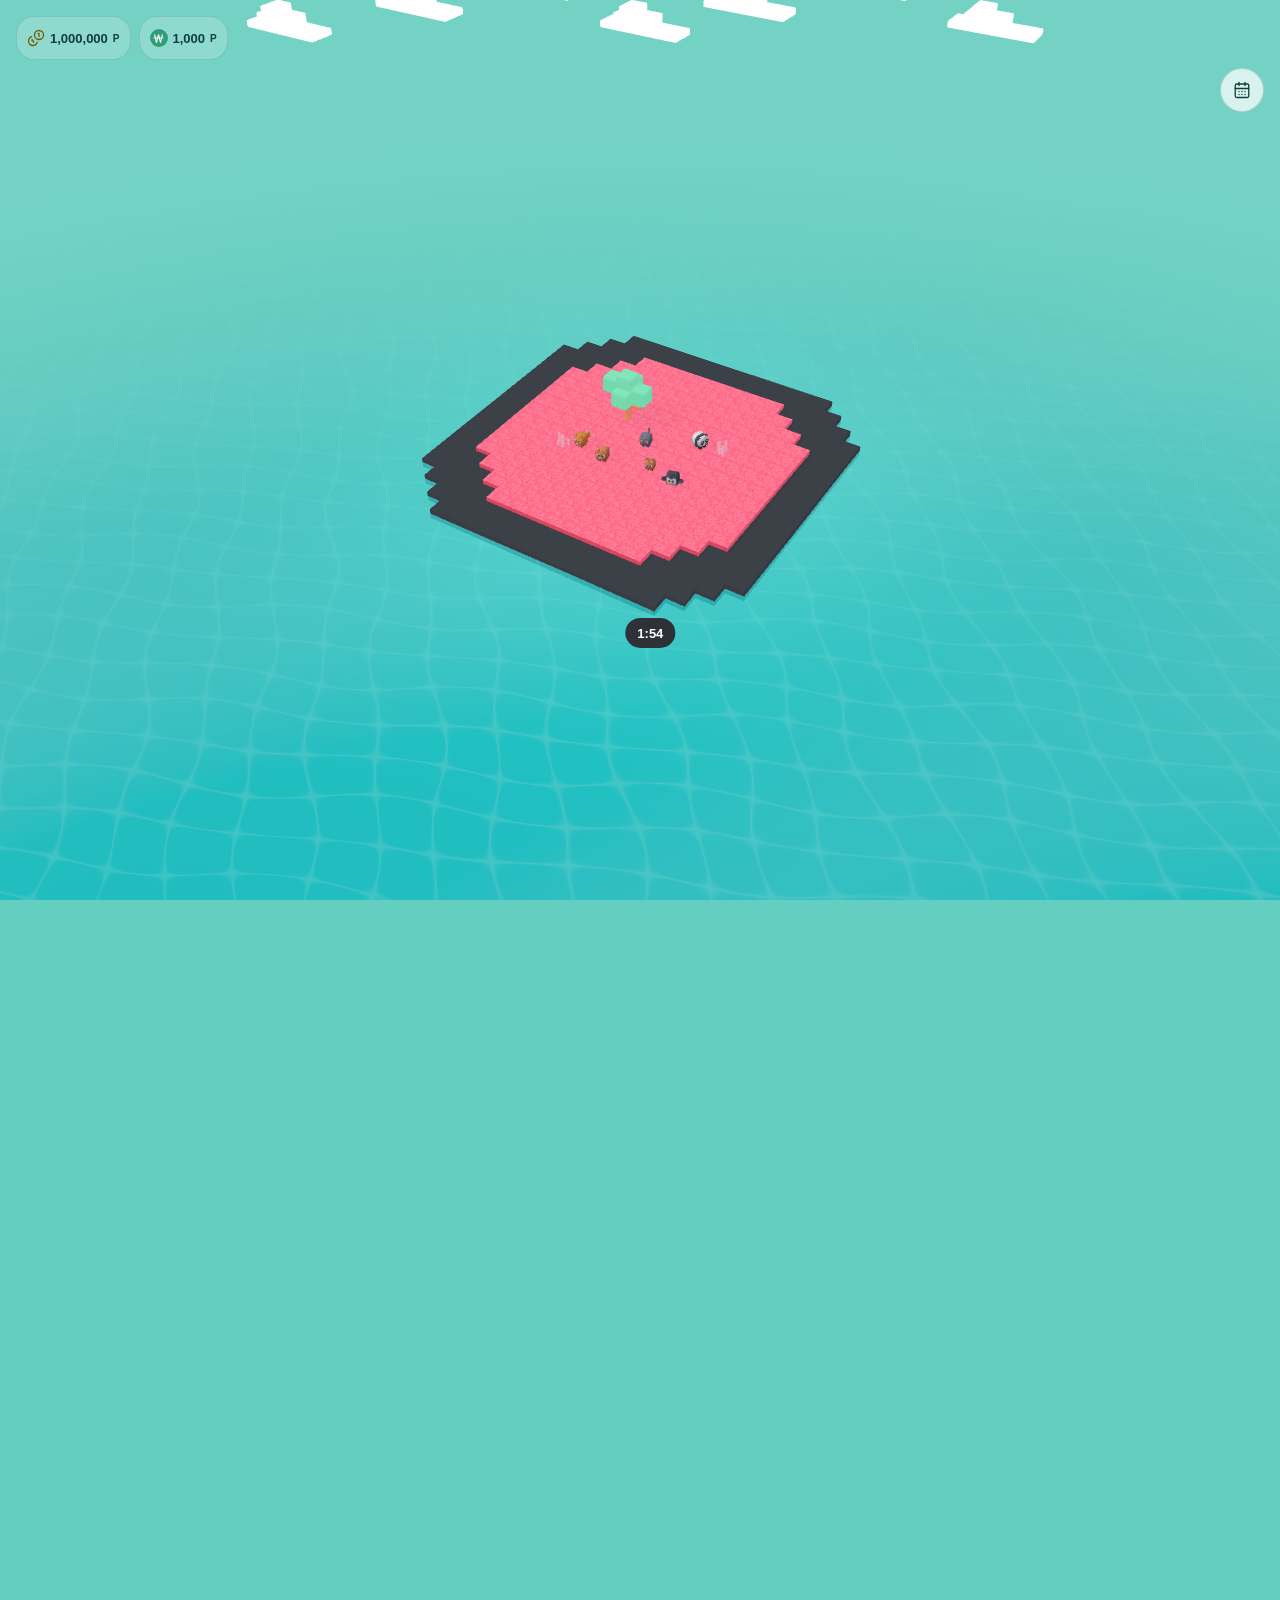
==== docs/land/index.html @ 876c1f79 "My Workout Garden demo site Co-Authored-By: Claude Opus 5.5 <noreply@anthropic.com>" ====
<!doctype html><html lang="ko"><head><link rel="icon" href="data:,"><meta charset="utf-8"><meta name="viewport" content="width=device-width,initial-scale=1,viewport-fit=cover"><title>My Workout Garden</title><style></style><link rel="stylesheet" href="game.css"><link rel="stylesheet" href="demo.css"><script defer src="../assets/icons.js"></script><script defer src="land-rules.js"></script><script defer src="sandbox-rules.js"></script><script type="importmap">{"imports":{"three":"../vendor/three/build/three.module.js"}}</script><script type="module" src="world.js"></script></head><body>
<div id="status" role="status">작은 섬을 불러오는 중…</div><div id="error" role="alert"></div>
<div id="game-ui"><header class="game-header"><strong>My Workout Garden</strong><button id="point-entry" class="coin-pill" aria-label="게임 포인트"><span id="coin-symbol"></span><b id="coins">120</b><small>P</small></button><span id="cash-pill" class="coin-pill" role="img" aria-label="현금성 포인트 1,000P"><span class="cash-mark" aria-hidden="true">₩</span><b>1,000</b><small>P</small></span><button id="member-profile" class="tool small" aria-label="내 정보"></button><button id="class-booking" class="tool small" aria-label="수업 예약" title="수업 예약"></button><button id="studio-notice" class="tool small" aria-label="공지" title="공지" hidden><svg viewBox="0 0 24 24" fill="none" stroke="currentColor" stroke-width="2" stroke-linecap="round" stroke-linejoin="round" aria-hidden="true"><path d="M6 8a6 6 0 0 1 12 0c0 7 3 9 3 9H3s3-2 3-9"/><path d="M10.3 21a1.94 1.94 0 0 0 3.4 0"/></svg></button></header><button id="sandbox-toggle" class="mode-toggle" aria-pressed="false"></button><div id="hint" role="status"></div><button class="tool small" id="cancel-placement" aria-label="배치 취소" hidden></button><div id="world-actions"></div><div class="camera-tools"><button id="zoom-in" class="tool small" aria-label="확대" title="확대"></button><button id="zoom-out" class="tool small" aria-label="축소" title="축소"></button><button id="orbit-mode" class="tool small" aria-label="360도 둘러보기" title="360도 둘러보기" aria-pressed="false"></button><button id="camera-reset" class="tool small" aria-label="기본 시점" title="기본 시점"></button></div><section id="panel" aria-label="게임 메뉴" hidden></section><section id="daily-attendance" hidden><button id="daily-checkin" class="primary"><span id="attendance-icon"></span><strong id="attendance-label">출석하기</strong><span>+100 P</span></button><div id="attendance-feedback" role="status" aria-live="polite"></div><button id="cancel-checkin" class="attendance-cancel" hidden>취소</button></section><div id="attendance-effects" aria-hidden="true"></div><div id="award-announcement" class="visually-hidden" role="status" aria-live="polite"></div><nav class="game-dock" aria-label="랜드 메뉴"><button class="tool" data-tool="plant" aria-label="씨앗 심기" title="씨앗 심기" aria-pressed="false"><span class="dock-icon" data-icon="Sprout"></span><small id="seed-count">3</small></button><button class="tool" data-tool="decorate" aria-label="꾸미기" title="꾸미기" aria-pressed="false"><span class="dock-icon" data-icon="Paintbrush"></span></button><button class="tool" data-tool="pets" aria-label="동물" title="동물" aria-pressed="false"><span class="dock-icon" data-icon="PawPrint"></span></button><button class="tool" data-tool="shop" aria-label="상점 Buy Sell" title="상점 Buy Sell" aria-pressed="false"><span class="dock-icon" data-icon="ShoppingBag"></span><small id="basket-count" hidden>0</small></button></nav></div><div id="game-toast" role="status" aria-live="polite"></div>
<script>window.addEventListener('error',function(){var e=document.getElementById('error');e.style.display='block';e.textContent='3D 화면을 열지 못했어요. 홈으로 돌아간 뒤 다시 열어 주세요.';});</script></body></html>
---- docs/land/game.css ----
:root{font-family:-apple-system,BlinkMacSystemFont,"Apple SD Gothic Neo",sans-serif;color:#123d40;--yellow:#ffdc22;--ink:#123d40}*{box-sizing:border-box}html,body{width:100%;height:100%;margin:0;overflow:hidden;background:#64cfc1}canvas{display:block;width:100%;height:100%;touch-action:none;outline:0}button,input{font:inherit;color:inherit}button{cursor:pointer;-webkit-tap-highlight-color:transparent}button:disabled{cursor:default;opacity:.45}button:focus-visible{outline:3px solid var(--ink);outline-offset:4px}.icon{width:26px;height:26px;fill:none;stroke:currentColor;stroke-width:1.75;stroke-linecap:round;stroke-linejoin:round;flex-shrink:0}#game-ui{position:absolute;inset:0;pointer-events:none;display:flex;flex-direction:column;z-index:2}#game-ui button,#panel{pointer-events:auto}.game-header{display:flex;align-items:center;justify-content:space-between;padding:20px 16px 12px;gap:8px}.game-header strong{font-size:13px;letter-spacing:-.3px}.coin-pill{display:flex;align-items:center;gap:5px;border:1px solid #123d4024;border-radius:18px;padding:7px 10px;background:#ffffff32;min-width:65px;font-size:13px}.coin-pill .icon{width:18px;height:18px;stroke:#735c06}.coin-pill>span{display:flex}.tool{display:grid;place-items:center;position:relative;width:54px;height:54px;border:1px solid #123d4026;border-radius:17px;background:transparent;color:var(--ink)}.tool .dock-icon{display:flex}.tool.small{width:38px;height:38px;border-radius:12px}.tool.small .icon{width:18px;height:18px}.tool[aria-pressed="true"]{background:var(--yellow);border-color:#bfa40c}.tool[aria-pressed="true"]:after{content:"";width:3px;height:3px;background:var(--ink);position:absolute;bottom:5px;border-radius:50%}.tool small{position:absolute;right:-4px;top:-4px;display:grid;place-items:center;font-size:10px;min-width:19px;height:19px;border-radius:9px;border:1px solid #123d4026;background:#fff9e4}.tool small[hidden]{display:none}.game-dock{margin-top:auto;display:flex;justify-content:space-around;padding:18px 16px max(22px,env(safe-area-inset-bottom));background:transparent;border:0}.camera-tools{position:absolute;right:16px;top:94px;display:flex;flex-direction:column;gap:8px}#hint{align-self:center;padding:8px 13px;border:1px solid #123d401c;border-radius:14px;font-size:11px;background:#ffffff36;max-width:calc(100% - 72px);line-height:1.6;text-align:center}#hint:empty{display:none}#status{position:absolute;inset:0;display:grid;place-items:center;font-size:13px;background:#64cfc1;z-index:10}#error{position:absolute;display:none;top:25%;left:16px;right:16px;padding:24px;line-height:1.8;background:#fff5eb;border-radius:20px;z-index:11;font-size:13px}#panel{position:absolute;bottom:104px;left:16px;right:16px;max-height:calc(100% - 220px);overflow:auto;padding:16px;border:1px solid #123d4066;border-radius:24px;background:#ffffff18;box-shadow:0 5px 20px #123d4008;scrollbar-width:thin}#panel[hidden]{display:none}.panel-head{display:flex;justify-content:space-between;gap:10px;align-items:center;margin-bottom:12px}.panel-head h2{font-size:16px;margin:0;letter-spacing:-.5px}.panel-head .tool{width:32px;height:32px;border:0}.panel-head .tool .icon{width:20px;height:20px}.segment{display:flex;width:calc(100% - 44px);padding:3px;border:1px solid var(--ink);border-radius:20px;gap:4px}.segment button{background:transparent;border:1px solid transparent;border-radius:16px;flex:1;min-height:34px;font-size:14px;font-weight:700}.segment button[aria-pressed="true"]{background:var(--yellow);border-color:#c5a900}.mystery-card{border:1px solid #123d4038;border-radius:18px;background:#ffffff3b;display:flex;align-items:center;padding:16px;gap:16px;margin:12px 0}.seed-packet{position:relative;display:grid;place-items:center;width:56px;height:68px;flex-shrink:0;background:#f9deb2;border:1px solid #b788575c;border-radius:5px 5px 11px 11px;transform:rotate(-6deg);box-shadow:0 3px 6px #123d4015}.seed-packet:before{content:"";position:absolute;left:0;right:0;top:3px;border-top:4px dashed #d1ab81}.seed-packet b{display:grid;place-items:center;background:#ffffffa3;border-radius:50%;height:32px;width:32px;font-size:23px;color:#996858}.item-title{font-size:13px;font-weight:700;margin:0 0 6px}.item-copy{font-size:11px;line-height:1.6;margin:0;opacity:.8}.counter{display:flex;align-items:center;justify-content:center;gap:18px;margin:14px 0}.counter .tool{height:34px;width:34px;border-radius:11px}.counter .tool .icon{height:16px;width:16px}.counter output{font-size:17px;min-width:24px;text-align:center;font-weight:650}.checkout{display:flex;align-items:center;justify-content:space-between;gap:12px;border-top:1px solid #123d403b;padding-top:14px}.total{font-size:18px;font-weight:750;display:flex;align-items:center;gap:7px}.total .icon{height:22px;width:22px;stroke:#695100}.primary{border:1px solid #123d4040;background:var(--yellow);border-radius:18px;min-height:44px;min-width:110px;padding:11px 22px;font-size:14px;font-weight:750;display:flex;align-items:center;justify-content:center;gap:8px}.primary .icon{height:18px;width:18px}.secondary{border:1px solid #123d4055;background:#ffffff26;border-radius:14px;min-height:42px;padding:10px 14px;font-size:12px;display:flex;align-items:center;justify-content:center;gap:8px}.secondary .icon{height:17px;width:17px}.panel-copy{font-size:12px;line-height:1.8;margin:6px 0 14px}.error-copy{font-size:11px;color:#74333f;background:#fff3eea6;border-radius:10px;padding:10px;line-height:1.6;margin:10px 0}.error-copy:empty{display:none}.empty-basket{padding:24px 10px;text-align:center;font-size:12px;line-height:1.8}.empty-basket .icon{width:34px;height:34px;display:block;margin:0 auto 12px}.sell-row{display:flex;width:100%;align-items:center;gap:10px;min-height:64px;border:0;border-bottom:1px solid #123d4044;background:transparent;text-align:left;padding:10px 0;font-size:12px}.flower-icon{display:grid;place-items:center;background:#ffffff65;border-radius:12px;width:42px;height:42px;flex-shrink:0}.flower-icon .icon{width:27px;height:27px;stroke:var(--flower-color,#ba3866)}.sell-row .item-title{font-size:12px;margin-bottom:3px}.sell-row .item-copy{font-size:10px}.sell-row .sell-quantity{font-size:16px;font-weight:650;margin-left:auto}.checkbox{border:1px solid var(--ink);width:26px;height:26px;border-radius:8px;display:grid;place-items:center;margin-left:8px}.checkbox .icon{width:18px;height:18px}.sell-row[aria-pressed="true"] .checkbox{background:var(--yellow)}.panel-options{display:flex;flex-wrap:wrap;gap:8px}.choice{background:#ffffff2b;border:1px solid #123d4066;border-radius:14px;padding:10px 12px;font-size:12px;min-height:42px}.choice[aria-pressed="true"]{background:var(--yellow)}.pet-row{display:flex;gap:12px;align-items:center;padding:12px 0;border-top:1px solid #123d403b;font-size:12px}.pet-row .icon{height:22px;width:22px}.pet-row small{font-size:10px;opacity:.8;margin-left:auto}.panel-foot{font-size:10px;line-height:1.6;opacity:.75;margin-top:12px}.wide{width:100%;margin-top:14px}.harvest-symbol{display:flex;align-items:center;justify-content:center;gap:12px;margin:14px auto}.harvest-symbol .icon{height:40px;width:40px}.growth-bar{height:5px;border-radius:3px;overflow:hidden;background:#ffffff55;margin:14px 0}.growth-bar span{display:block;height:100%;background:#24775b}.plant-option{display:flex;align-items:center;gap:8px;min-height:44px}.plant-option input{width:18px;height:18px;accent-color:#ffdc22}#game-toast{position:absolute;bottom:180px;left:50%;transform:translate(-50%,6px);z-index:15;max-width:calc(100% - 32px);width:max-content;padding:12px 16px;line-height:1.6;border-radius:14px;color:white;background:#123d40ed;opacity:0;pointer-events:none;transition:opacity .15s,transform .15s;font-size:12px;text-align:center}#game-toast.visible{opacity:1;transform:translate(-50%,0)}@media(max-width:350px){.game-header{padding:16px 12px 12px}.game-header strong{font-size:11px}.game-dock{padding-left:10px;padding-right:10px}.tool{width:50px;height:50px}.coin-pill{font-size:11px;padding:6px}.camera-tools{right:12px}.mystery-card{padding:12px;gap:12px}#panel{left:12px;right:12px;padding:14px}.primary{min-width:92px;padding:11px 16px}}@media(prefers-reduced-motion:reduce){*{transition:none!important}}

.sell-row .item-title,.sell-row .item-copy{display:block}
/* Extension uses the existing transparent/yellow visual language. */
[hidden]{display:none!important}.coin-pill{cursor:pointer;color:var(--ink)}.coin-pill small{font-size:10px;font-weight:700}#panel{backdrop-filter:blur(10px);-webkit-backdrop-filter:blur(10px);background:#fff9f128;border-color:#123d4070;max-height:calc(100% - 190px)}#panel:focus-within{outline:none}.head-actions{display:flex;gap:2px;flex-shrink:0}.head-actions .tool{min-width:36px;min-height:40px}.segment{width:auto;flex:1;min-width:0}.segment.full{width:100%;margin-bottom:14px}.segment .icon{height:20px;width:20px}.category-tabs,.mail-tabs,.outfit-options,.object-actions,.topup-options{display:flex;gap:8px;flex-wrap:wrap;margin:14px 0}.choice{display:inline-flex;align-items:center;justify-content:center;gap:6px;min-height:44px;min-width:44px}.choice .icon{height:20px;width:20px}.choice[aria-pressed="true"],.pet-card[aria-pressed="true"]{background:var(--yellow);border-color:#a89104}.item-catalog{display:flex;flex-direction:column}.catalog-row{display:flex;gap:10px;align-items:center;padding:12px 0;border-bottom:1px solid #123d4036;min-height:72px}.catalog-row>div{flex:1}.catalog-row strong{display:block;font-size:12px}.catalog-row small{font-size:10px;display:block;margin-top:5px}.catalog-symbol{display:grid;place-items:center;background:#fff8;width:42px;height:42px;border-radius:12px;flex-shrink:0}.catalog-symbol .icon{height:25px;width:25px}.price-button{background:transparent;border:1px solid #123d4070;border-radius:14px;min-height:44px;padding:8px 12px;font-size:11px;white-space:nowrap}.price-button b{font-size:12px;margin-left:4px}.price-button:hover:not(:disabled){background:#ffdc2255}.inline-actions{display:flex;gap:8px;margin-top:16px}.inline-actions>*{flex:1;min-width:0}.inline-actions .primary{min-width:0}.inline-actions .secondary{font-weight:650}.visit-tip{display:flex;gap:8px;margin-top:16px;font-size:11px}.visit-tip .icon{height:18px;width:18px}.pet-grid{display:grid;grid-template-columns:repeat(3,1fr);gap:8px;margin:14px 0}.pet-card{position:relative;border:1px solid #123d404b;background:#ffffff35;border-radius:16px;min-width:0;padding:6px 4px 10px;color:inherit}.pet-card>span{display:block;font-size:11px}.pet-card>.icon{position:absolute;right:4px;top:5px;width:14px;height:14px}.pet-thumbnail{display:block;width:100%;height:74px;object-fit:contain}.loading-pet{display:grid;place-items:center}.small-heading{font-size:12px;margin:20px 0 12px;line-height:1.5}.outfit-options .choice{flex:1;flex-direction:column;padding:10px 6px;font-size:10px;gap:8px}.pet-buy-grid{display:grid;grid-template-columns:repeat(3,1fr);gap:8px;margin-top:16px}.pet-shop-card{background:#ffffff35;border:1px solid #123d4033;border-radius:16px;padding:8px 4px;text-align:center;display:flex;flex-direction:column;align-items:center;gap:8px;min-width:0}.pet-shop-card strong{font-size:11px}.pet-shop-card .price-button{width:100%;padding:8px 2px;font-size:10px;white-space:normal}.purchase-review,.send-review{border:1px solid #123d4059;border-radius:18px;background:#fff8;padding:16px;margin-top:16px}.purchase-review h3,.send-review h3{font-size:14px;margin:0;line-height:1.6}.purchase-review p{font-size:18px;font-weight:700;margin:10px 0}.purchase-review .inline-actions{margin-top:12px}.album-card{text-align:center;padding:16px;background:#fff4;border:1px solid #123d4033;border-radius:16px;margin-top:16px}.album-card>.icon{height:50px;width:50px;margin:16px auto;display:block}.album-card img{height:100px}.album-card strong{display:block;font-size:13px}.album-card p{font-size:11px}.friendship{display:flex;gap:6px;align-items:center;justify-content:center;font-size:12px}.friendship .icon{height:18px;width:18px}.souvenir{display:flex;align-items:center;justify-content:center;gap:8px;padding:12px;border:1px solid #947c15;border-radius:14px;background:#ffdc2238;font-size:11px;line-height:1.7}.souvenir .icon{width:22px;height:22px}.discovery-list{display:grid;grid-template-columns:1fr 1fr;gap:8px;margin-top:12px}.discovery{border:1px dashed #123d4066;border-radius:12px;padding:10px;font-size:11px;display:flex;align-items:center;gap:7px;opacity:.6}.discovery.found{opacity:1;border-style:solid;background:#fff4}.discovery .icon{width:20px;height:20px}.visitor-portrait{display:flex;align-items:center;gap:14px;font-size:12px;line-height:1.8}.visitor-portrait img{width:90px;height:90px}.result-copy{text-align:center;font-size:15px;line-height:2}.mail-tabs .choice{flex:1}.mail-card{padding:14px 0;border-bottom:1px solid #123d4055;font-size:12px;position:relative}.mail-card strong{display:block;font-size:12px}.mail-card p{font-size:11px;line-height:1.8}.mail-card>.icon{position:absolute;right:0;top:15px;width:20px;height:20px}.mail-card small{font-size:10px}.mail-card button{width:100%;margin:10px 0 4px}.game-field{display:flex;flex-direction:column;gap:8px;font-size:12px;margin:14px 0}.game-field select,.game-field input{min-height:44px;width:100%;min-width:0;border:1px solid #123d4066;background:#fff8;border-radius:12px;color:inherit;font:inherit;padding:10px 12px}.game-field input:focus-visible,.game-field select:focus-visible{outline:3px solid #247a81;outline-offset:2px}.count-right{margin-left:auto;font-size:13px}.send-review p{font-size:13px}.mail-demo{margin:12px 0}.topup-options{flex-direction:column}#cancel-placement{position:absolute;top:83px;left:16px;background:#ffffff60;pointer-events:auto}#world-actions{position:absolute;inset:0;pointer-events:none;overflow:hidden}.world-action{position:absolute;transform:translate(-50%,-50%);width:44px;height:44px;display:grid;place-items:center;border:1px solid #123d4070;border-radius:50%;background:#fff8;pointer-events:auto!important;box-shadow:0 2px 8px #123d4020}.world-action .icon{width:22px;height:22px}.world-action.ready{background:#ffdc22df;border-color:#947e10}.world-action:hover{box-shadow:0 0 0 3px #fff8}.world-action:active{transform:translate(-50%,-50%) scale(.96)}@media(max-width:350px){.pet-grid,.pet-buy-grid{gap:5px}.pet-thumbnail{height:64px}.catalog-row{gap:7px}.category-tabs{gap:6px}.category-tabs .choice{padding:8px 10px}.price-button{padding:8px}.head-actions .tool{min-width:32px}.segment button{font-size:13px}}

.mail-header h2{flex:1}.mail-header>.tool{min-width:40px;min-height:44px}.single-gift-note{display:flex;align-items:center;gap:8px;font-size:12px;padding:12px 0;border-top:1px solid #123d4038}.single-gift-note .icon{width:20px;height:20px}
.crop-price-note{font-size:11px;line-height:1.8;margin:10px 0}.crop-price-guide{border:1px solid #123d4040;border-radius:12px;padding:0 12px;margin:10px 0}.crop-price-guide summary{font-size:11px;cursor:pointer;min-height:40px;display:flex;align-items:center;font-weight:650}.crop-price-guide summary:after{content:'+';margin-left:auto}.crop-price-guide[open] summary:after{content:'−'}.price-guide-head,.price-guide-row{display:grid;grid-template-columns:1fr 58px 62px;gap:8px;align-items:center;padding:9px 0;border-top:1px solid #123d402b;font-size:11px}.price-guide-head{font-size:10px}.price-guide-row>span:nth-child(2),.price-guide-head>span:nth-child(2){text-align:right}.price-guide-row>strong,.price-guide-head>span:last-child{text-align:right}.rarity-badge{display:inline-flex;align-items:center;font-size:10px;line-height:1.5;font-weight:650;border:1px solid #567c6b70;padding:3px 7px;border-radius:7px;width:max-content;background:#ffffff4d}.rarity-badge[data-rarity="rare"]{border-color:#796490;background:#e7d9f18a;color:#4f3d66}.rarity-badge[data-rarity="legendary"]{border-color:#9a7f12;background:#ffdf5866;color:#614b08}.harvest-price{display:flex;align-items:center;justify-content:center;gap:10px;font-size:13px;margin:10px 0}

/* v8: profile beside points; once-per-day check-in over the game. */
[hidden]{display:none!important}.game-header{padding-top:max(16px,env(safe-area-inset-top));gap:9px}.game-header>strong{margin-right:auto;font-size:13px}.game-header .coin-pill{margin-left:auto;min-height:44px}.game-header #member-profile{width:44px;height:44px;border-radius:50%}.game-header #member-profile .icon{width:23px;height:23px}.camera-tools .tool.small{min-width:44px;min-height:44px}.camera-tools{top:112px}#daily-attendance{position:absolute;left:24px;right:24px;bottom:calc(110px + env(safe-area-inset-bottom));pointer-events:auto;display:flex;flex-direction:column;align-items:center;gap:9px}#daily-checkin{width:min(100%,330px);border:0;min-height:54px;border-radius:22px;box-shadow:0 4px 18px #123d4018;gap:9px}#daily-checkin>span:first-child{display:flex}#daily-checkin .icon{width:22px;height:22px}#daily-checkin>span:last-child{margin-left:auto;font-size:12px}#attendance-feedback{max-width:350px;font-size:12px;line-height:1.65;text-align:center;background:#ffffffc9;border-radius:12px;padding:9px 12px}#attendance-feedback:empty{display:none}#attendance-feedback[data-status="outside"],#attendance-feedback[data-status="denied"],#attendance-feedback[data-status="storage"]{color:#802b4a}.attendance-cancel{min-height:44px;padding:8px 20px;border:1px solid #123d4050;border-radius:16px;background:#ffffffbb}#attendance-effects{position:absolute;inset:0;z-index:20;pointer-events:none;overflow:hidden}.flying-point{position:absolute;width:28px;height:28px;background:#ffdc22;border:1px solid #b88906;border-radius:50%;display:grid;place-items:center;box-shadow:0 2px 6px #123d4020}.flying-point .icon{width:20px;height:20px}.award-label{position:absolute;transform:translateX(-50%);background:#ffdc22;color:#123d40;border-radius:12px;padding:7px 10px;font-size:14px;font-weight:800;white-space:nowrap}.visually-hidden{position:absolute;width:1px;height:1px;clip:rect(0,0,0,0);overflow:hidden;white-space:nowrap}@media(max-width:350px){.game-header{padding-left:10px;padding-right:10px;gap:5px}.game-header>strong{font-size:11px}}
.mode-toggle{align-self:flex-start;margin:6px 16px 0;min-height:36px;padding:7px 13px;background:#ffffff55;border:1px solid #123d4050;border-radius:12px;color:#123d40;font-size:12px;font-weight:650;pointer-events:auto}.mode-toggle[aria-pressed="true"]{background:#ffdc22}#hint{align-self:flex-start;margin:8px 16px 0;max-width:calc(100% - 94px);font-size:10px}.terrain-editor{padding:12px;border:1px solid #123d4050;border-radius:16px;background:#ffffff35;margin:12px 0}.terrain-editor>span{font-size:13px;font-weight:700}.terrain-actions{display:flex;gap:10px;margin:10px 0}.terrain-actions>.choice{display:flex;align-items:center;gap:8px;flex:1}.terrain-actions>.choice .icon{height:20px;width:20px}.terrain-editor>small{font-size:11px;line-height:1.7;display:block}.sandbox-edit-actions{display:flex;align-items:center;gap:7px;flex-wrap:wrap}.sandbox-edit-actions>.choice .icon{height:19px;width:19px}.reference-preset{display:flex;align-items:center;gap:6px;font-size:11px}.sandbox-description{font-size:11px;line-height:1.8;color:#123d40}.sandbox-mode .game-dock [data-tool="shop"]{display:none}.sandbox-mode #game-toast{bottom:110px}.sandbox-mode .game-header .coin-pill:disabled{opacity:1}.sandbox-mode #seed-count{font-size:0}.sandbox-mode #seed-count:after{content:'∞';font-size:13px}
.sandbox-tree-seeds{display:flex;flex-wrap:wrap;gap:7px;margin-top:12px}.sandbox-tree-seeds>.choice{display:flex;align-items:center;gap:6px;font-size:11px;flex:1;min-width:80px}.sandbox-tree-seeds .icon{width:20px;height:20px}
---- docs/land/demo.css ----
/* 웹 시연 전용 화면 조정 */
#sandbox-toggle,.camera-tools,#attendance-feedback,.attendance-cancel{display:none!important}
#hint:empty{display:none}

/* 출석 버튼: 좌우·아래 8px, 화면 모서리와 같은 곡률로 하단 UI를 덮는다 */
#daily-attendance{left:8px;right:8px;bottom:8px;gap:0;z-index:3}
#daily-checkin{width:100%;min-height:104px;padding:0 32px;border:0;border-radius:42px;font-size:24px;gap:14px;box-shadow:0 8px 24px #123d4030;transition:transform .12s cubic-bezier(.23,1,.32,1)}
#daily-checkin:active{transform:scale(.97)}
#daily-checkin .icon{width:34px;height:34px}
#daily-checkin>span:last-child{font-size:19px}
#daily-checkin.popping{pointer-events:none;animation:checkin-pop .64s both}
@keyframes checkin-pop{
  0%{transform:scale(1);animation-timing-function:cubic-bezier(.3,0,.7,1)}
  14%{transform:scale(.9);animation-timing-function:cubic-bezier(.2,1.4,.4,1)}
  36%{transform:scale(1.07);opacity:1;animation-timing-function:cubic-bezier(.5,0,.8,.6)}
  100%{transform:scale(0);opacity:0}
}

/* 출석 전에는 숨겼다가 끝나면 아래에서 올라온다 */
.game-dock{transition:transform .6s cubic-bezier(.2,1.25,.36,1)}
body:not(.dock-open) .game-dock{transform:translateY(calc(100% + 24px));visibility:hidden;transition:none}

@media (prefers-reduced-motion:reduce){
  #daily-checkin.popping{animation:none;opacity:0}
  .game-dock{transition:none}
}

/* 상단: 로고 없이 포인트(좌)·프로필(우) */
.game-header strong{display:none}
#member-profile{width:44px;height:44px;min-width:44px;min-height:44px;padding:0;border-radius:50%;background:#ffffffb8;border:1px solid #123d4030}
.award-label{display:none!important}

/* 하단: 편집 아이콘 하나만 */
.game-dock [data-tool="pets"],.game-dock [data-tool="shop"]{display:none}
.game-dock{justify-content:center}

.game-header .coin-pill{margin-left:0;margin-right:auto}

/* 편집 바텀시트 */
body.sheet-on #cancel-placement,body.sheet-on #hint{display:none}
.edit-sheet{position:absolute;left:0;right:0;bottom:0;z-index:4;display:flex;flex-direction:column;background:#fffdf8;border-radius:28px 28px 0 0;box-shadow:0 -8px 30px #123d4026;pointer-events:auto;visibility:hidden;transition:transform .42s cubic-bezier(.32,.72,0,1),visibility 0s .42s}
.edit-sheet.edit-open{visibility:visible;transition:transform .42s cubic-bezier(.32,.72,0,1)}
.edit-sheet.edit-dragging{transition:none}
.edit-head{flex:none;padding:8px 0 10px;touch-action:none;cursor:grab;user-select:none}
.edit-grip{width:40px;height:5px;margin:0 auto 10px;border-radius:3px;background:#123d4033}
.edit-pills{display:flex;gap:8px;padding:0 16px;overflow-x:auto;scrollbar-width:none}
.edit-pills::-webkit-scrollbar{display:none}
.edit-pill{flex:none;min-width:112px;min-height:44px;padding:0 20px;border:0;border-radius:22px;background:#123d4012;color:#123d40;font-size:15px;font-weight:700;cursor:pointer;transition:background .16s,transform .12s}
.edit-pill:active{transform:scale(.96)}
.edit-pill[aria-selected="true"]{background:#ffdc22}
.edit-list{flex:none;overflow-y:auto;overscroll-behavior:contain;padding:0 16px;transition:height .42s cubic-bezier(.32,.72,0,1)}
.edit-sheet.edit-dragging .edit-list{transition:none}
.edit-row{display:flex;align-items:center;border-bottom:1px solid #123d4014}
.edit-row:last-child,.edit-peek .edit-row{border-bottom:0}
.edit-row-main{flex:1;min-width:0;display:flex;align-items:center;gap:12px;min-height:68px;padding:8px 0;border:0;background:none;color:#123d40;text-align:left;cursor:pointer}
.edit-tile{flex:none;display:grid;place-items:center;width:48px;height:48px;overflow:hidden;border-radius:14px;background:#123d400f}
.edit-row.picked .edit-tile{background:#ffdc22}
.edit-tile .icon{width:24px;height:24px}
.edit-tile img{width:44px;height:44px;object-fit:contain}
.edit-copy{display:flex;flex-direction:column;gap:2px;min-width:0}
.edit-copy strong{font-size:15px}
.edit-copy small{font-size:12px;opacity:.7}
.edit-cancel{flex:none;display:grid;place-items:center;width:44px;height:44px;border:0;border-radius:50%;background:#123d400f;color:#123d40;cursor:pointer}
.edit-cancel .icon{width:20px;height:20px}

/* 상단 재화·달력 */
.game-header{gap:8px}
#point-entry{margin-right:0}
#cash-pill{margin-left:0;margin-right:auto;cursor:default}
#cash-pill b{font-weight:700}
.cash-mark{display:grid!important;place-items:center;width:18px;height:18px;border-radius:50%;background:#2f9e78;color:#fff;font-size:11px;font-weight:800;line-height:1}
#class-booking{position:absolute;top:68px;right:16px;width:44px;height:44px;min-width:44px;min-height:44px;padding:0;border-radius:50%;background:#ffffffb8;border:1px solid #123d4030;pointer-events:auto}

/* 바텀시트 조정 */
.edit-sheet{border-radius:0}
.edit-pill{position:relative;min-width:0;min-height:32px;padding:0 14px;border-radius:16px;font-size:13px}
.edit-pill::after{content:"";position:absolute;inset:-6px 0}
.edit-head{padding:6px 0 8px}
.edit-grip{margin-bottom:8px}
.edit-list{padding-top:4px}
.edit-grid-row{display:grid;grid-template-columns:repeat(4,minmax(0,1fr));gap:8px;margin-bottom:8px}
.edit-grid-tile{display:grid;place-items:center;aspect-ratio:1;padding:4px;overflow:hidden;border:0;border-radius:14px;background:#123d400f;color:#123d40;cursor:pointer;transition:background .14s,transform .12s}
.edit-grid-tile:active{transform:scale(.95)}
.edit-grid-tile[aria-pressed="true"]{background:#ffdc22}
.edit-grid-tile img{display:block;width:100%;height:100%;object-fit:contain;pointer-events:none}
.edit-grid-tile .icon{width:28px;height:28px}

/* 상단 정렬: 프로필과 달력의 오른쪽 끝을 맞춘다 */
.game-header{padding-left:16px!important;padding-right:16px!important}

/* 펫 보상 아이콘 */
.world-action,.world-action:hover,.world-action.ready{border:0;box-shadow:none}

/* 바텀시트 2차 조정 */
.edit-sheet{border-radius:12px 12px 0 0}
.edit-list{scrollbar-width:none}
.edit-list::-webkit-scrollbar{display:none}

/* 배치 미리보기 버튼 */
.ghost-row{position:absolute;left:0;top:0;z-index:3;display:flex;gap:8px;pointer-events:none;will-change:transform}
.ghost-row[hidden]{display:none}
.ghost-btn{display:grid;place-items:center;width:44px;height:44px;padding:0;border:0;border-radius:50%;background:#fffdf8;color:#123d40;box-shadow:0 3px 10px #123d4030;cursor:pointer;pointer-events:auto;transition:transform .12s,opacity .14s}
.ghost-btn:active{transform:scale(.92)}
.ghost-btn .icon{width:22px;height:22px}
.ghost-confirm{background:#ffdc22}
.ghost-confirm:disabled{opacity:.45;cursor:not-allowed}

.ghost-btn[hidden]{display:none}

.ghost-row{z-index:5}

/* 배치 버튼: 원 없이 두꺼운 아이콘만 */
.ghost-btn,.ghost-confirm{background:none;box-shadow:none;color:#fff}
.ghost-btn .icon{width:34px;height:34px;stroke-width:3.4;filter:drop-shadow(0 0 1.5px #123d40) drop-shadow(0 1px 2px #123d4099)}
.ghost-btn:disabled{opacity:.4}

/* 회전 화살표: 각자 바깥쪽으로 돌리고 체크보다 조금 아래 */
.ghost-arc-left .icon{transform:translateY(9px) rotate(-38deg)}
.ghost-arc-right .icon{transform:translateY(9px) rotate(38deg)}
/* 줌인으로 버튼이 밀려나면 다른 UI 아래로 가려진다 */
.ghost-row{z-index:1}
.game-header{position:relative;z-index:2}
#class-booking{z-index:2}
body.pets-hidden #world-actions{display:none}

/* 출석 버튼: 제휴사 승인 버튼과 같은 형태 */
#daily-checkin{min-height:52px;padding:0 20px;border:1px solid transparent;border-radius:12px;font-size:15px;font-weight:750;gap:8px;justify-content:center;box-shadow:none}
#daily-checkin .icon{width:18px;height:18px}
#daily-checkin>span:last-child{margin-left:0;font-size:13px}

/* 잠긴 땅 카운트다운 */
.expand-timer{position:absolute;left:0;top:0;z-index:1;min-height:30px;padding:0 12px;border:0;border-radius:15px;background:#2e3238;color:#fff;font-size:13px;font-weight:750;font-variant-numeric:tabular-nums;cursor:pointer;pointer-events:auto}
.expand-timer[hidden]{display:none}
.expand-backdrop{position:absolute;inset:0;z-index:6;display:grid;place-items:center;padding:24px;background:#123d4066;pointer-events:auto}
.expand-backdrop[hidden]{display:none}
.expand-card{width:100%;max-width:300px;padding:24px 20px 14px;border-radius:12px;background:#fffdf8;color:#123d40;text-align:center}
.expand-title{margin:0;font-size:15px;font-weight:750}
.expand-countdown{margin:8px 0 4px;font-size:40px;font-weight:800;line-height:1.1;font-variant-numeric:tabular-nums}
.expand-note{margin:0 0 18px;font-size:12px;opacity:.7}
.expand-pay{width:100%;min-height:48px;border:0;border-radius:12px;background:#ffdc22;color:#123d40;font-size:15px;font-weight:750;cursor:pointer}
.expand-pay:disabled{opacity:.5;cursor:not-allowed}
.expand-close{width:100%;min-height:44px;margin-top:4px;border:0;background:none;color:#123d40;font-size:13px;cursor:pointer}

/* 하단: 편집 좌측, 씨앗 우측 */
.game-dock{justify-content:space-between;padding-left:16px;padding-right:16px}
.game-dock [data-tool="decorate"]{order:0}
.game-dock [data-tool="plant"]{order:1;touch-action:none}
.seed-float{position:fixed;left:0;top:0;z-index:7;display:grid;place-items:center;width:44px;height:44px;border-radius:50%;background:#fffdf8;color:#123d40;box-shadow:0 4px 12px #123d4040;pointer-events:none}
.seed-float .icon{width:24px;height:24px}

/* 출석 버튼: 아이폰 Dock 느낌. 8px 여백에서 화면 모서리 곡선 안쪽에 들어오는 둥글기 */
#daily-checkin{min-height:72px;border-radius:32px;font-size:17px}
#daily-checkin .icon{width:20px;height:20px}
#daily-checkin>span:last-child{font-size:14px}

/* 스크롤바 숨김 */
*{scrollbar-width:none}
*::-webkit-scrollbar{display:none}
*{scrollbar-width:none!important}
*::-webkit-scrollbar{display:none!important;width:0!important;height:0!important}

#member-profile{overflow:hidden}
#member-profile img{display:block;width:100%;height:100%;border-radius:50%;object-fit:cover}

/* 패널도 뒤가 비치지 않게 */
#panel{background:#fffdf8!important;backdrop-filter:none!important;-webkit-backdrop-filter:none!important}
#studio-notice{position:absolute;z-index:2;top:120px;right:16px;width:44px;height:44px;min-width:44px;min-height:44px;padding:0;border-radius:50%;background:#ffffffb8;border:1px solid #123d4030;pointer-events:auto}
#studio-notice[hidden]{display:none}
#studio-notice svg{display:block;width:22px;height:22px;margin:auto}
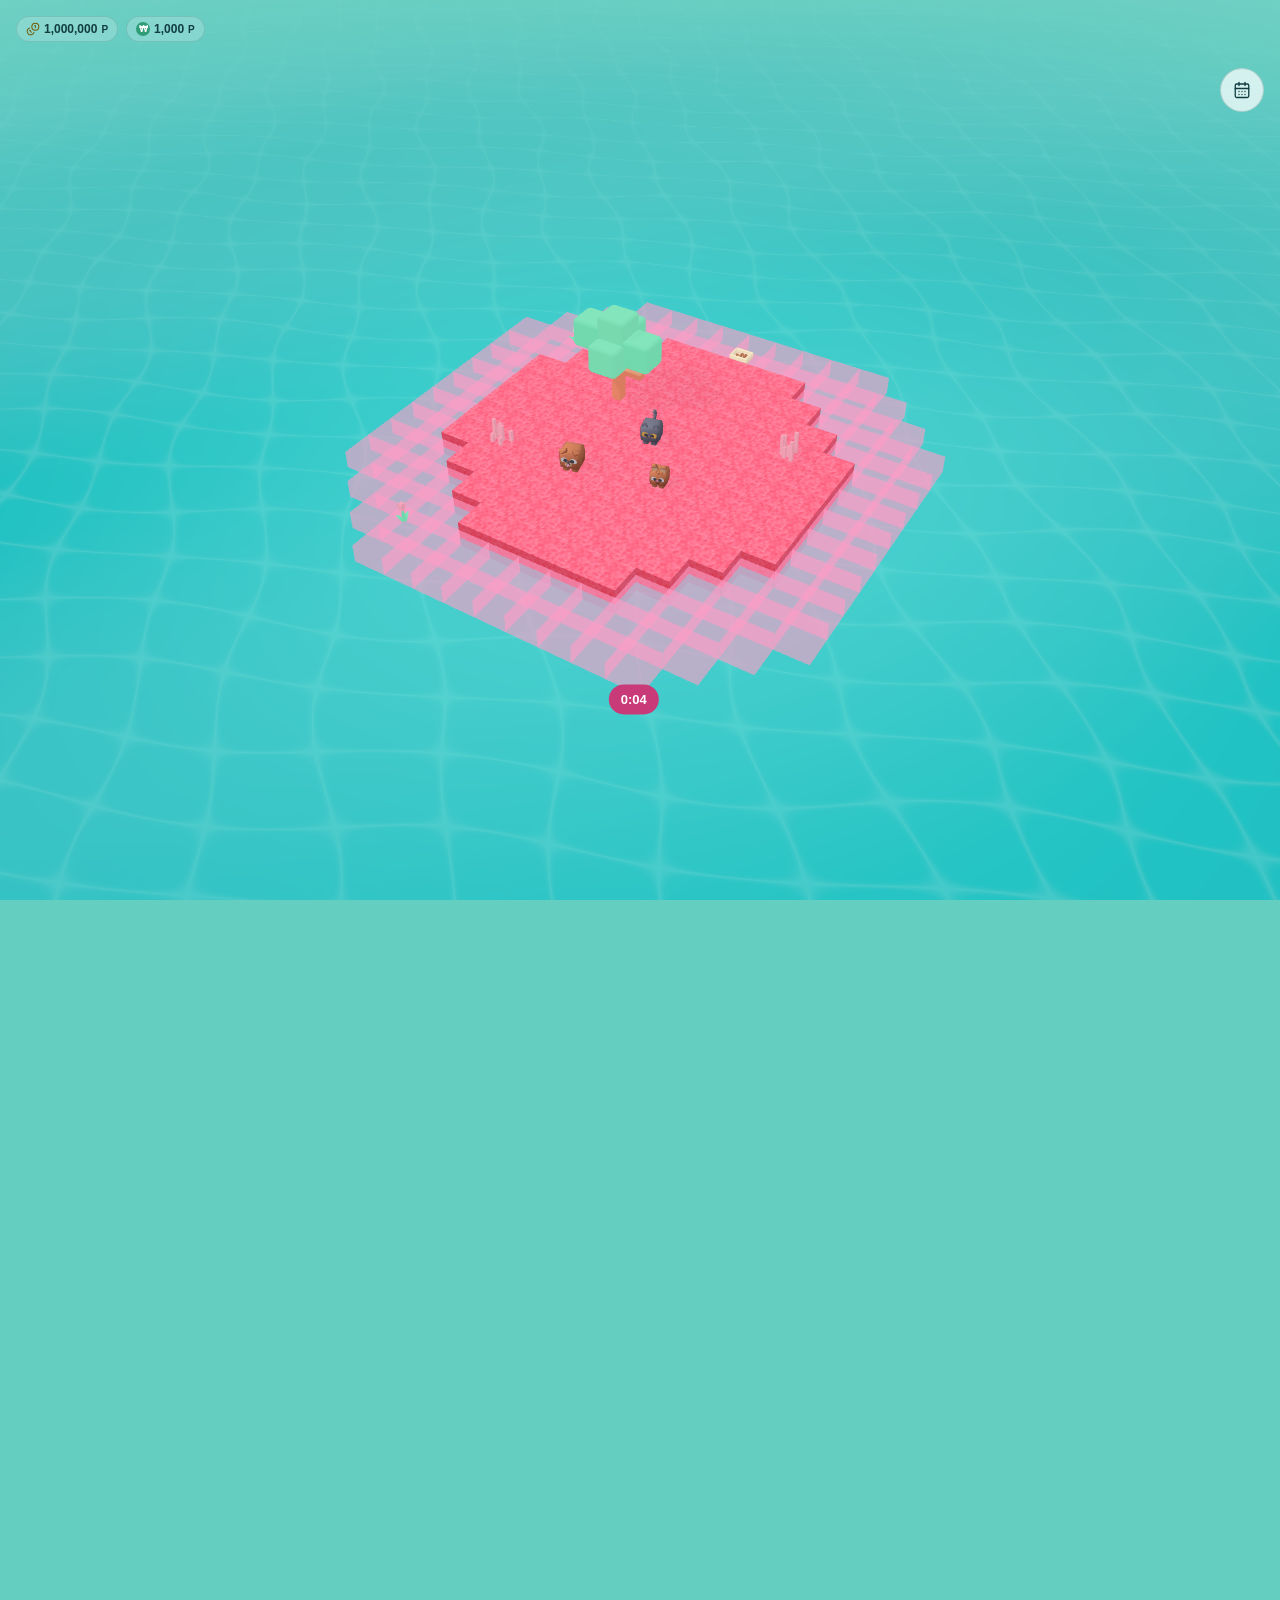
==== commit 646db6a2: "Land terrain editing, camera gestures, i18n, partner language, dev PC screen Per-block holes and dia" ====
--- a/docs/land/index.html
+++ b/docs/land/index.html
@@ -1,4 +1,4 @@
-<!doctype html><html lang="ko"><head><link rel="icon" href="data:,"><meta charset="utf-8"><meta name="viewport" content="width=device-width,initial-scale=1,viewport-fit=cover"><title>My Workout Garden</title><style></style><link rel="stylesheet" href="game.css"><link rel="stylesheet" href="demo.css"><script defer src="../assets/icons.js"></script><script defer src="land-rules.js"></script><script defer src="sandbox-rules.js"></script><script type="importmap">{"imports":{"three":"../vendor/three/build/three.module.js"}}</script><script type="module" src="world.js"></script></head><body>
+<!doctype html><html lang="ko"><head><script src="../assets/i18n.js"></script><link rel="icon" href="data:,"><meta charset="utf-8"><meta name="viewport" content="width=device-width,initial-scale=1,viewport-fit=cover"><title>My Workout Land</title><style></style><link rel="stylesheet" href="game.css"><link rel="stylesheet" href="demo.css"><link rel="stylesheet" href="shop.css"><script defer src="../assets/icons.js"></script><script defer src="land-rules.js"></script><script defer src="sandbox-rules.js"></script><script type="importmap">{"imports":{"three":"../vendor/three/build/three.module.js"}}</script><script type="module" src="world.js"></script></head><body>
 <div id="status" role="status">작은 섬을 불러오는 중…</div><div id="error" role="alert"></div>
-<div id="game-ui"><header class="game-header"><strong>My Workout Garden</strong><button id="point-entry" class="coin-pill" aria-label="게임 포인트"><span id="coin-symbol"></span><b id="coins">120</b><small>P</small></button><span id="cash-pill" class="coin-pill" role="img" aria-label="현금성 포인트 1,000P"><span class="cash-mark" aria-hidden="true">₩</span><b>1,000</b><small>P</small></span><button id="member-profile" class="tool small" aria-label="내 정보"></button><button id="class-booking" class="tool small" aria-label="수업 예약" title="수업 예약"></button><button id="studio-notice" class="tool small" aria-label="공지" title="공지" hidden><svg viewBox="0 0 24 24" fill="none" stroke="currentColor" stroke-width="2" stroke-linecap="round" stroke-linejoin="round" aria-hidden="true"><path d="M6 8a6 6 0 0 1 12 0c0 7 3 9 3 9H3s3-2 3-9"/><path d="M10.3 21a1.94 1.94 0 0 0 3.4 0"/></svg></button></header><button id="sandbox-toggle" class="mode-toggle" aria-pressed="false"></button><div id="hint" role="status"></div><button class="tool small" id="cancel-placement" aria-label="배치 취소" hidden></button><div id="world-actions"></div><div class="camera-tools"><button id="zoom-in" class="tool small" aria-label="확대" title="확대"></button><button id="zoom-out" class="tool small" aria-label="축소" title="축소"></button><button id="orbit-mode" class="tool small" aria-label="360도 둘러보기" title="360도 둘러보기" aria-pressed="false"></button><button id="camera-reset" class="tool small" aria-label="기본 시점" title="기본 시점"></button></div><section id="panel" aria-label="게임 메뉴" hidden></section><section id="daily-attendance" hidden><button id="daily-checkin" class="primary"><span id="attendance-icon"></span><strong id="attendance-label">출석하기</strong><span>+100 P</span></button><div id="attendance-feedback" role="status" aria-live="polite"></div><button id="cancel-checkin" class="attendance-cancel" hidden>취소</button></section><div id="attendance-effects" aria-hidden="true"></div><div id="award-announcement" class="visually-hidden" role="status" aria-live="polite"></div><nav class="game-dock" aria-label="랜드 메뉴"><button class="tool" data-tool="plant" aria-label="씨앗 심기" title="씨앗 심기" aria-pressed="false"><span class="dock-icon" data-icon="Sprout"></span><small id="seed-count">3</small></button><button class="tool" data-tool="decorate" aria-label="꾸미기" title="꾸미기" aria-pressed="false"><span class="dock-icon" data-icon="Paintbrush"></span></button><button class="tool" data-tool="pets" aria-label="동물" title="동물" aria-pressed="false"><span class="dock-icon" data-icon="PawPrint"></span></button><button class="tool" data-tool="shop" aria-label="상점 Buy Sell" title="상점 Buy Sell" aria-pressed="false"><span class="dock-icon" data-icon="ShoppingBag"></span><small id="basket-count" hidden>0</small></button></nav></div><div id="game-toast" role="status" aria-live="polite"></div>
-<script>window.addEventListener('error',function(){var e=document.getElementById('error');e.style.display='block';e.textContent='3D 화면을 열지 못했어요. 홈으로 돌아간 뒤 다시 열어 주세요.';});</script></body></html>
+<div id="game-ui"><header class="game-header"><strong>My Workout Land</strong><button id="point-entry" class="coin-pill" aria-label="게임 포인트"><span id="coin-symbol"></span><b id="coins">120</b><small>P</small></button><span id="cash-pill" class="coin-pill" role="img" aria-label="현금성 포인트 1,000P"><span class="cash-mark" aria-hidden="true">₩</span><b>1,000</b><small>P</small></span><button id="member-profile" class="tool small" aria-label="내 정보"></button><button id="class-booking" class="tool small" aria-label="수업 예약" title="수업 예약"></button><button id="studio-notice" class="tool small" aria-label="공지" title="공지" hidden><svg viewBox="0 0 24 24" fill="none" stroke="currentColor" stroke-width="2" stroke-linecap="round" stroke-linejoin="round" aria-hidden="true"><path d="M6 8a6 6 0 0 1 12 0c0 7 3 9 3 9H3s3-2 3-9"/><path d="M10.3 21a1.94 1.94 0 0 0 3.4 0"/></svg></button></header><button id="sandbox-toggle" class="mode-toggle" aria-pressed="false"></button><div id="hint" role="status"></div><button class="tool small" id="cancel-placement" aria-label="배치 취소" hidden></button><div id="world-actions"></div><div class="camera-tools"><button id="zoom-in" class="tool small" aria-label="확대" title="확대"></button><button id="zoom-out" class="tool small" aria-label="축소" title="축소"></button><button id="orbit-mode" class="tool small" aria-label="360도 둘러보기" title="360도 둘러보기" aria-pressed="false"></button><button id="camera-reset" class="tool small" aria-label="기본 시점" title="기본 시점"></button></div><section id="panel" aria-label="게임 메뉴" hidden></section><section id="daily-attendance" hidden><button id="daily-checkin" class="primary"><span id="attendance-icon"></span><strong id="attendance-label">출석하기</strong><span>+100 P</span></button><div id="attendance-feedback" role="status" aria-live="polite"></div><button id="cancel-checkin" class="attendance-cancel" hidden>취소</button></section><div id="attendance-effects" aria-hidden="true"></div><div id="award-announcement" class="visually-hidden" role="status" aria-live="polite"></div><nav class="game-dock" aria-label="랜드 메뉴"><button class="tool" id="shop-open" aria-label="상점" title="상점"><span class="dock-icon" data-icon="ShoppingBag"></span></button><button class="tool" data-tool="plant" aria-label="씨앗 심기" title="씨앗 심기" aria-pressed="false"><span class="dock-icon" data-icon="Sprout"></span><small id="seed-count">3</small></button><button class="tool" data-tool="decorate" aria-label="꾸미기" title="꾸미기" aria-pressed="false"><span class="dock-icon" data-icon="Paintbrush"></span></button><button class="tool" data-tool="pets" aria-label="동물" title="동물" aria-pressed="false"><span class="dock-icon" data-icon="PawPrint"></span></button><button class="tool" data-tool="shop" aria-label="상점 Buy Sell" title="상점 Buy Sell" aria-pressed="false"><span class="dock-icon" data-icon="ShoppingBag"></span><small id="basket-count" hidden>0</small></button></nav></div><div id="game-toast" role="status" aria-live="polite"></div>
+<script>window.addEventListener('error',function(){var e=document.getElementById('error');e.style.display='block';e.textContent=I18n.fromSource('3D 화면을 열지 못했어요. 홈으로 돌아간 뒤 다시 열어 주세요.');});</script><script>I18n.applyDom();</script></body></html>
--- a/docs/land/shop.css
+++ b/docs/land/shop.css
@@ -0,0 +1,121 @@
+/* 재화: 숫자에 맞춘 낮은 테두리. 터치 영역은 보이지 않게 넓힌다 */
+#point-entry,#cash-pill{position:relative;min-width:0;min-height:0;height:26px;padding:0 9px;gap:4px;border-radius:13px;font-size:12px}
+#point-entry .icon{width:14px;height:14px}
+#point-entry::after{content:"";position:absolute;inset:-9px -2px}
+.cash-mark{width:14px!important;height:14px!important;font-size:9px!important}
+
+/* 잠긴 땅 */
+.expand-timer{background:#c93a78}
+
+/* 하단: 편집 / 상점·씨앗 */
+#shop-open{order:1;margin-left:auto;margin-right:10px}
+.game-dock [data-tool="plant"]{order:2}
+
+.game-layer{position:absolute;inset:0;z-index:6;display:grid;grid-template-columns:minmax(0,1fr);place-items:center;padding:20px;background:#123d4066;pointer-events:auto}
+.game-layer[hidden]{display:none}
+.game-card{width:100%;max-width:330px;border-radius:12px;background:#fffdf8;color:#123d40}
+.game-card h2{margin:0;font-size:17px;font-weight:800}
+.shop-close{display:grid;place-items:center;width:44px;height:44px;margin:-8px -10px -8px 0;padding:0;border:0;background:none;color:#123d40;cursor:pointer}
+.shop-close .icon{width:20px;height:20px}
+
+.rarity-chip{display:inline-block;padding:1px 6px;border-radius:6px;font-size:10px;font-weight:800;color:#fff}
+.rarity-common{background:#6f8a8d}.rarity-uncommon{background:#23835f}.rarity-rare{background:#3a6fd0}.rarity-legendary{background:#c93a78}
+.rarity-border-common{--tone:#b9c7c9}.rarity-border-uncommon{--tone:#5fc29c}.rarity-border-rare{--tone:#6b9bf0}.rarity-border-legendary{--tone:#ff6ba8}
+
+/* 상점 */
+.shop-card{display:flex;flex-direction:column;max-height:82%;padding:16px}
+.shop-head{display:flex;align-items:center;gap:8px;margin-bottom:12px}
+.shop-wallet{margin-left:auto;font-size:13px;font-weight:750;font-variant-numeric:tabular-nums}
+.shop-tabs{display:flex;gap:8px;margin-bottom:12px}
+.shop-tabs .edit-pill{flex:1}
+.shop-body{min-height:380px;overflow-y:auto}
+.shop-row{display:flex;align-items:center;gap:10px;padding:9px 0;border-bottom:1px solid #123d4014}
+.shop-row:last-child{border-bottom:0}
+.shop-thumb{flex:none;display:grid;place-items:center;width:52px;height:52px;overflow:hidden;border-radius:12px;background:#123d400f}
+.shop-thumb img{width:46px;height:46px;object-fit:contain}
+.shop-copy{flex:1;min-width:0;display:flex;flex-direction:column;gap:3px}
+.shop-copy strong{font-size:14px}
+.shop-copy small{font-size:11px;color:#123d40b3}
+.shop-buy{flex:none;min-width:72px;min-height:44px;padding:0 10px;border:0;border-radius:12px;background:#ffdc22;color:#123d40;font-size:13px;font-weight:800;font-variant-numeric:tabular-nums;cursor:pointer;transition:transform .12s}
+.shop-buy:active,.gacha-pull:active,.detail-select:active,.detail-sub:active{transform:scale(.97)}
+.shop-buy:disabled,.gacha-pull:disabled,.gacha-again:disabled,.detail-select:disabled,.detail-sub:disabled{opacity:.45;cursor:not-allowed}
+
+/* 뽑기 기계 */
+.gacha-showcase{display:grid;place-items:center;height:150px;border-radius:12px;background:#64cfc1}
+.gacha-orb{position:relative;width:96px;height:112px;background:#ffdce8;box-shadow:inset -10px -12px 0 #ffb7d0}
+.gacha-orb-pet{border-radius:50% 50% 46% 46%/62% 62% 38% 38%}
+.gacha-orb-mark{position:absolute;width:18px;height:18px;border-radius:50%;background:#ff86b6}
+.gacha-orb-pet .gacha-orb-mark:nth-child(1){left:20px;top:30px}
+.gacha-orb-pet .gacha-orb-mark:nth-child(2){right:18px;top:52px;width:24px;height:24px}
+.gacha-orb-pet .gacha-orb-mark:nth-child(3){left:38px;bottom:16px;width:14px;height:14px}
+.gacha-orb-building{width:112px;height:100px;border-radius:12px;background:#ffdc22;box-shadow:inset -10px -10px 0 #eabf00}
+.gacha-orb-building .gacha-orb-mark{border-radius:0;background:#ff86b6}
+.gacha-orb-building .gacha-orb-mark:nth-child(1){left:46px;top:0;width:20px;height:100%}
+.gacha-orb-building .gacha-orb-mark:nth-child(2){left:0;top:40px;width:100%;height:20px}
+.gacha-orb-building .gacha-orb-mark:nth-child(3){left:38px;top:-14px;width:36px;height:16px;border-radius:8px}
+.gacha-lineup{display:flex;gap:6px;margin:10px 0;overflow-x:auto}
+.gacha-mini{flex:none;display:grid;place-items:center;width:44px;height:44px;overflow:hidden;border:2px solid var(--tone);border-radius:10px;background:#fff}
+.gacha-mini img{width:36px;height:36px;object-fit:contain}
+.gacha-mini .icon{width:20px;height:20px}
+.gacha-buttons{display:grid;grid-template-columns:1fr 1fr;gap:8px}
+.gacha-pull{display:flex;flex-direction:column;align-items:center;justify-content:center;gap:2px;min-height:60px;border:0;border-radius:12px;background:#123d4012;color:#123d40;cursor:pointer;transition:transform .12s}
+.gacha-pull strong{font-size:15px}
+.gacha-pull small{font-size:12px;font-weight:700;font-variant-numeric:tabular-nums}
+.gacha-pull-ten{background:#ffdc22}
+.gacha-promise{margin:8px 0 2px;font-size:12px;font-weight:750;text-align:center}
+.gacha-rates{margin:0;font-size:11px;color:#123d40b3;text-align:center}
+
+/* 뽑기 연출 */
+.gacha-stage{z-index:7;background:#0d2a2df2;padding:16px}
+.gacha-center{position:relative;display:grid;justify-items:center;gap:56px}
+.gacha-center .gacha-orb{transform-origin:50% 80%}
+.gacha-glow{position:absolute;top:-70px;width:250px;height:250px;border-radius:50%;opacity:0}
+.rarity-glow-common{background:radial-gradient(circle,#ffffff99,#fff0 70%)}
+.rarity-glow-uncommon{background:radial-gradient(circle,#7df0c3cc,#7df0c300 70%)}
+.rarity-glow-rare{background:radial-gradient(circle,#8db8ffdd,#8db8ff00 70%)}
+.rarity-glow-legendary{background:radial-gradient(circle,#ff8fc0,#ffdc2288 45%,#ffdc2200 72%)}
+.gacha-tap{position:relative;margin:0;color:#ffffffb3;font-size:12px}
+.gacha-flash{position:absolute;inset:0;background:#fff;pointer-events:none}
+.gacha-result{width:100%;max-width:350px;text-align:center;color:#fff}
+.gacha-result h2{margin:0 0 14px;font-size:18px;font-weight:800}
+.gacha-cards{display:grid;grid-template-columns:repeat(4,minmax(0,1fr));gap:6px}
+.gacha-cards-one{grid-template-columns:minmax(0,200px);justify-content:center}
+.gacha-card{position:relative;display:flex;flex-direction:column;align-items:center;gap:3px;min-width:0;padding:6px 3px 7px;border:2px solid var(--tone);border-radius:12px;background:#fffdf8;color:#123d40}
+.gacha-card strong{max-width:100%;overflow:hidden;font-size:10px;line-height:1.2;text-overflow:ellipsis;white-space:nowrap}
+.gacha-art{display:grid;place-items:center;width:100%;aspect-ratio:1}
+.gacha-art img{width:100%;height:100%;object-fit:contain}
+.gacha-art .icon{width:26px;height:26px}
+.gacha-cards-one .gacha-card{padding:16px 12px}
+.gacha-cards-one .gacha-card strong{font-size:16px}
+.gacha-card-shine{box-shadow:0 0 14px var(--tone)}
+.gacha-sure{position:absolute;z-index:1;top:-7px;right:-3px;padding:1px 5px;border-radius:6px;background:#ffdc22;color:#123d40;font-size:9px;font-weight:800}
+.gacha-actions{display:grid;grid-template-columns:1fr 1fr;gap:8px;margin-top:16px}
+.gacha-confirm,.gacha-again{min-height:48px;border:0;border-radius:12px;font-size:14px;font-weight:800;cursor:pointer}
+.gacha-confirm{background:#ffffff26;color:#fff}
+.gacha-again{background:#ffdc22;color:#123d40}
+
+/* 보유 아이템 팝업 */
+.detail-card,.zone-card{max-width:300px;padding:16px 20px 18px;text-align:center}
+.detail-head{display:flex;justify-content:flex-end;height:28px}
+.detail-art{display:grid;place-items:center;width:128px;height:128px;margin:0 auto 10px;border-radius:12px;background:#123d400f}
+.detail-art img{width:112px;height:112px;object-fit:contain}
+.detail-art .icon{width:44px;height:44px}
+.detail-meta{margin:6px 0 16px;font-size:12px}
+.detail-select{width:100%;min-height:48px;border:0;border-radius:12px;background:#ffdc22;color:#123d40;font-size:15px;font-weight:800;cursor:pointer}
+.detail-row{display:grid;grid-template-columns:1fr 1fr;gap:8px;margin-top:8px}
+.detail-sub{min-height:44px;padding:0 6px;border:0;border-radius:12px;background:#123d4012;color:#123d40;font-size:13px;font-weight:750;font-variant-numeric:tabular-nums;cursor:pointer}
+.detail-note{margin:8px 0 0;font-size:12px;color:#123d40b3}
+.detail-gift-title{padding-top:10px}
+.detail-friend{display:block;width:100%;margin-top:8px}
+.detail-back{width:100%;min-height:44px;margin-top:4px;border:0;background:none;color:#123d40;font-size:13px;cursor:pointer}
+.zone-grid{display:grid;grid-template-columns:repeat(3,minmax(0,1fr));gap:10px;margin:16px 0}
+.zone-tile{display:flex;flex-direction:column;align-items:center;gap:4px;min-width:0}
+.zone-tile small{max-width:100%;overflow:hidden;font-size:11px;text-overflow:ellipsis;white-space:nowrap}
+.zone-card h2{padding-top:6px}
+
+/* 바텀시트 보유 수량 */
+.edit-grid-tile{position:relative}
+.edit-count{position:absolute;right:4px;bottom:3px;min-width:18px;padding:0 4px;border-radius:9px;background:#123d40;color:#fff;font-size:11px;font-weight:800;line-height:18px;text-align:center;font-variant-numeric:tabular-nums}
+.edit-empty img{opacity:.4}
+.edit-empty-note{margin:18px 0;font-size:13px;color:#123d40b3;text-align:center}
+@media (prefers-reduced-motion:reduce){.shop-buy,.gacha-pull{transition:none}}
